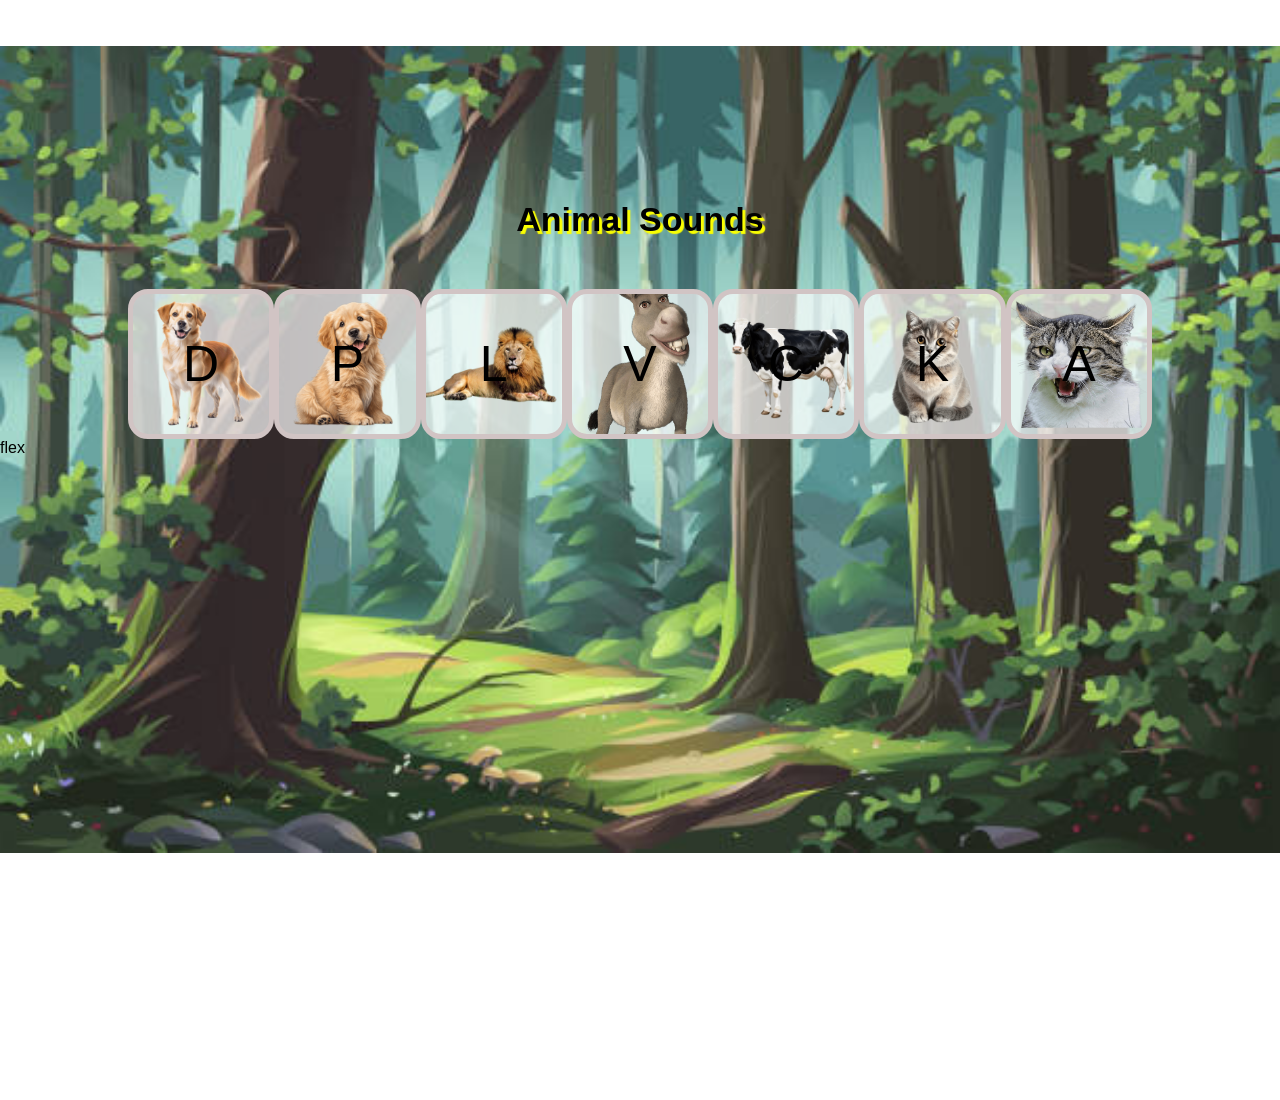
==== index.html @ 3473f373 "homwwork: code optimization" ====
<!DOCTYPE html>
<html lang="en">
<head>
    <meta charset="UTF-8">
    <meta name="viewport" content="width=device-width, initial-scale=1.0">
    <link rel="stylesheet" href="styles/style.css">
    <title>Template</title>
</head>
<body>
    <header>
        <h1><a href="index.html">Animal Sounds</a></h1>
    </header>
    <main>
        <div class="flex animalscont">
            <p class="animal flex d">D</p>
            <p class="animal flex p">P</p>
            <p class="animal flex l">L</p>
            <p class="animal flex v">V</p>
            <p class="animal flex c">C</p>
            <p class="animal flex k">K</p>
            <p class="animal flex a">A</p>
        </div> flex
    </main>
    <footer></footer>
    <script src="js/script.js"></script>
    <script src="js/test.js"></script>
</body>
</html>
---- styles/style.css ----
*{
    margin: 0;
    padding: 0;
    text-decoration: none;
    list-style-type: none;
    box-sizing: border-box;
    font-family: 'Franklin Gothic Medium', 'Arial Narrow', Arial, sans-serif;
}
.flex{
    display: flex;
    justify-content: space-between;
    align-items: center;
}
body{
    width: 100%;
    height: 100vh;
    overflow: hidden;
    background-image: url(../assets/img/background.jpg);
    background-repeat: no-repeat;
    background-size: 100%;
    background-attachment: fixed;
    background-position: center;
}
.animalscont{
    width: 80%;
    margin: 0 auto;

}
h1{
    text-align: center;
    margin: 50px;
    margin-top: 200px;
}
h1 a{
    font-size: 34px;
    color: #000000;
    text-shadow: 3px 3px 1px #fbff00;
}
.animal.flex{
    align-items: center;
    justify-content: center;
}
.animal{
    width: 150px;
    height: 150px;
    font-size: 50px;
    background-color: rgba(255, 255, 255, 0.699);
    border-radius: 20px;
    border: 5px solid rgb(209, 196, 196);
    background-repeat: no-repeat;
    background-size: 100%;
    background-position: center;
}
.d{
    background-image: url(../assets/img/dog.webp);
}
.p{
    background-image: url(../assets/img/puppy.png);
}
.l{
    background-image: url(../assets/img/lion.webp);
}
.v{
    background-image: url(../assets/img/Donkey.png);
}
.c{
    background-image: url(../assets/img/cow.png);
}
.k{
    background-image: url(../assets/img/cat.png);
}
.a{
    background-image: url(../assets/img/angry-cat.png);
}
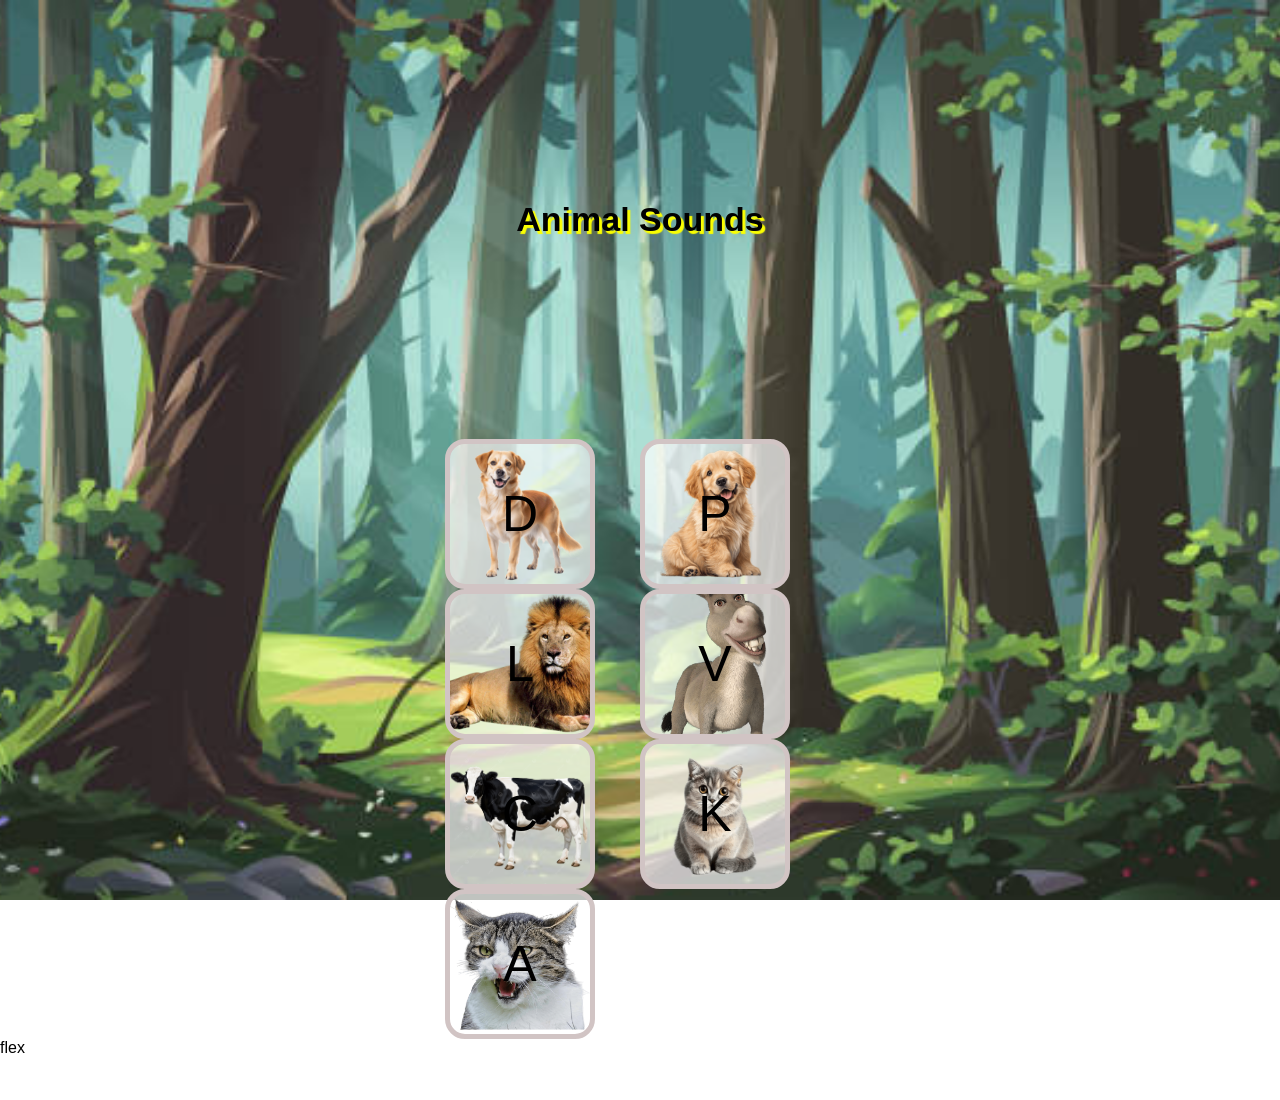
==== commit 3c8f0a32: "done" ====
--- a/index.html
+++ b/index.html
@@ -11,7 +11,7 @@
         <h1><a href="index.html">Animal Sounds</a></h1>
     </header>
     <main>
-        <div class="flex animalscont">
+        <div class="animalscont">
             <p class="animal flex d">D</p>
             <p class="animal flex p">P</p>
             <p class="animal flex l">L</p>
--- a/styles/style.css
+++ b/styles/style.css
@@ -14,16 +14,21 @@
 body{
     width: 100%;
     height: 100vh;
-    overflow: hidden;
     background-image: url(../assets/img/background.jpg);
     background-repeat: no-repeat;
-    background-size: 100%;
+    background-size: cover;
     background-attachment: fixed;
     background-position: center;
+    padding-bottom: 50px;
 }
 .animalscont{
+    max-width: 390px;
     width: 80%;
     margin: 0 auto;
+    margin-top: 200px;
+    display: grid;
+    grid-template-columns: repeat(2,1fr);
+    grid-template-rows: repeat(4,1fr);
 
 }
 h1{
@@ -48,7 +53,7 @@
     border-radius: 20px;
     border: 5px solid rgb(209, 196, 196);
     background-repeat: no-repeat;
-    background-size: 100%;
+    background-size: cover;
     background-position: center;
 }
 .d{
@@ -71,4 +76,22 @@
 }
 .a{
     background-image: url(../assets/img/angry-cat.png);
+}
+@media only screen and (max-width:390px){
+    h1{
+        background-color: rgba(0, 0, 0, 0.5);
+        padding: 20px;
+        border-radius: 20px;
+    }
+    .animal{
+        color: rgba(0, 0, 0, 0);
+
+    }
+    .animalscont.flex{
+        flex-wrap: wrap;
+
+    }
+    .animalscont{
+        margin-top: 0;
+    }
 }
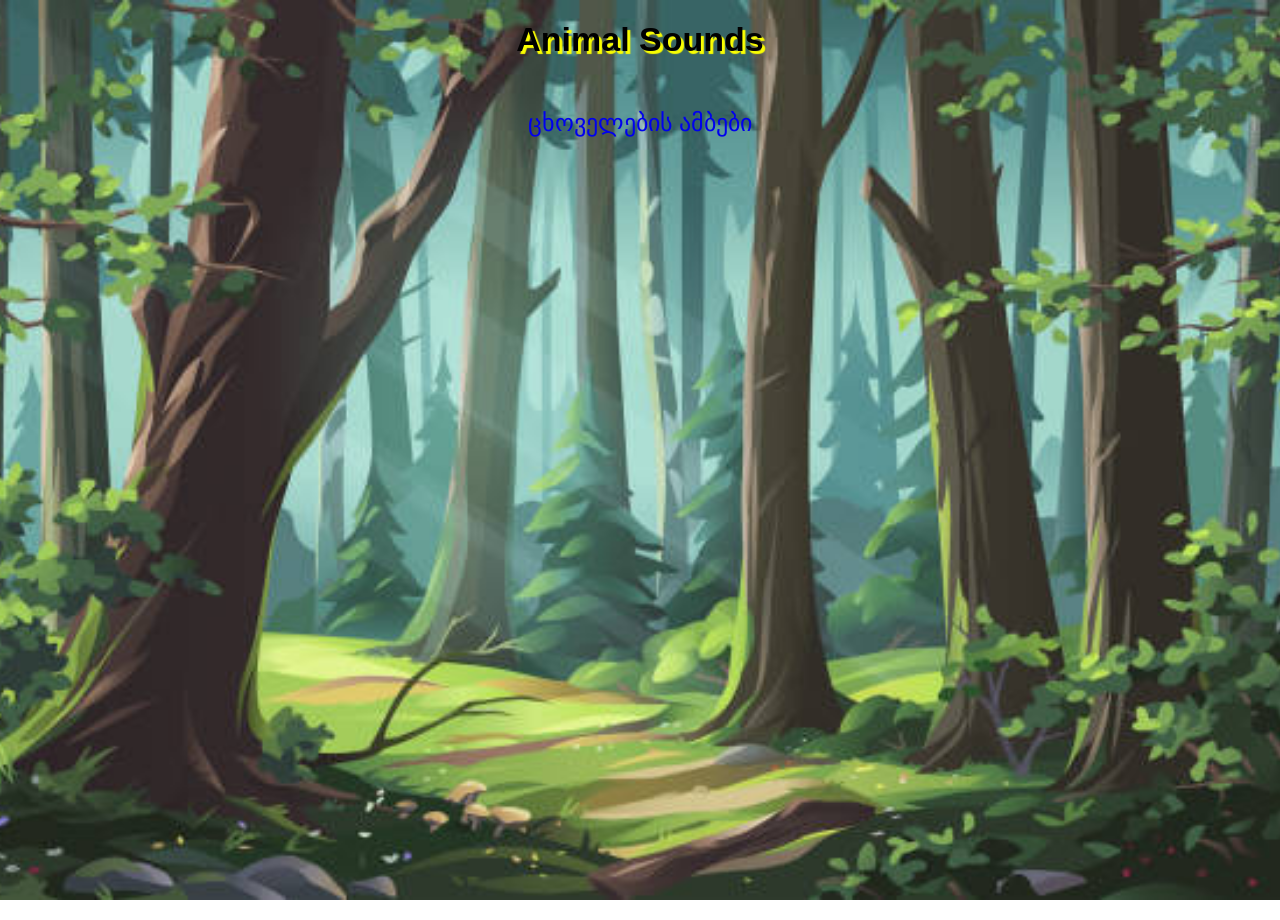
==== commit 47e5aeb5: "unfinished" ====
--- a/index.html
+++ b/index.html
@@ -9,20 +9,39 @@
 <body>
     <header>
         <h1><a href="index.html">Animal Sounds</a></h1>
+        <p class="aboutanimals"><a href="about.html">ცხოველების ამბები</a></p>
+
     </header>
     <main>
-        <div class="animalscont">
-            <p class="animal flex d">D</p>
-            <p class="animal flex p">P</p>
-            <p class="animal flex l">L</p>
-            <p class="animal flex v">V</p>
-            <p class="animal flex c">C</p>
-            <p class="animal flex k">K</p>
-            <p class="animal flex a">A</p>
-        </div> flex
+        <div class="animalscont" id="animalscont">
+            <!-- <div class="animal flex d">
+                <img src="assets/img/dog.webp" alt="">
+            </div>
+            <div class="animal flex p">
+                <img src="assets/img/puppy.png" alt="">
+            </div>
+            <div class="animal flex l">
+                <img src="assets/img/lion.webp" alt="">
+            </div>
+            <div class="animal flex v">
+                <img src="assets/img/Donkey.png" alt="">
+            </div>
+            <div class="animal flex c">
+                <img src="assets/img/cow.png" alt="">
+            </div>
+            <div class="animal flex k">
+                <img src="assets/img/cat.png" alt="">
+            </div>
+            <div class="animal flex a">
+                <img src="assets/img/angry-cat.png" alt="">
+            </div> -->
+        </div>
     </main>
     <footer></footer>
-    <script src="js/script.js"></script>
+
     <script src="js/test.js"></script>
+    <script src="js/images.js"></script>
+    <script src="js/aboutanimals.js"></script>
+
 </body>
 </html>
--- a/styles/style.css
+++ b/styles/style.css
@@ -34,7 +34,7 @@
 h1{
     text-align: center;
     margin: 50px;
-    margin-top: 200px;
+    margin-top: 20px;
 }
 h1 a{
     font-size: 34px;
@@ -49,6 +49,7 @@
     width: 150px;
     height: 150px;
     font-size: 50px;
+    overflow: hidden;
     background-color: rgba(255, 255, 255, 0.699);
     border-radius: 20px;
     border: 5px solid rgb(209, 196, 196);
@@ -56,7 +57,15 @@
     background-size: cover;
     background-position: center;
 }
-.d{
+.animal img{
+    width: 100%;
+}
+.aboutanimals{
+    text-align: center;
+    font-size: 24px;
+}
+
+/* .d{
     background-image: url(../assets/img/dog.webp);
 }
 .p{
@@ -76,7 +85,23 @@
 }
 .a{
     background-image: url(../assets/img/angry-cat.png);
+} */
+
+/* about styles */
+
+.aboutaniamlscont article{
+    background-color: rgba(255,255,255,0.5);
+    margin:20px;
 }
+.aboutaniamlscont div{
+    width: 50%;
+    height: auto;
+    overflow: hidden;
+}
+.aboutaniamlscont section{
+    width: 45%;
+}
+
 @media only screen and (max-width:390px){
     h1{
         background-color: rgba(0, 0, 0, 0.5);
@@ -94,4 +119,10 @@
     .animalscont{
         margin-top: 0;
     }
+    .aboutaniamlscont article.flex{
+    flex-direction: column;
+    }
+    .aboutaniamlscont div, .aboutaniamlscont section{
+        width: 45%;
+    }
 }
